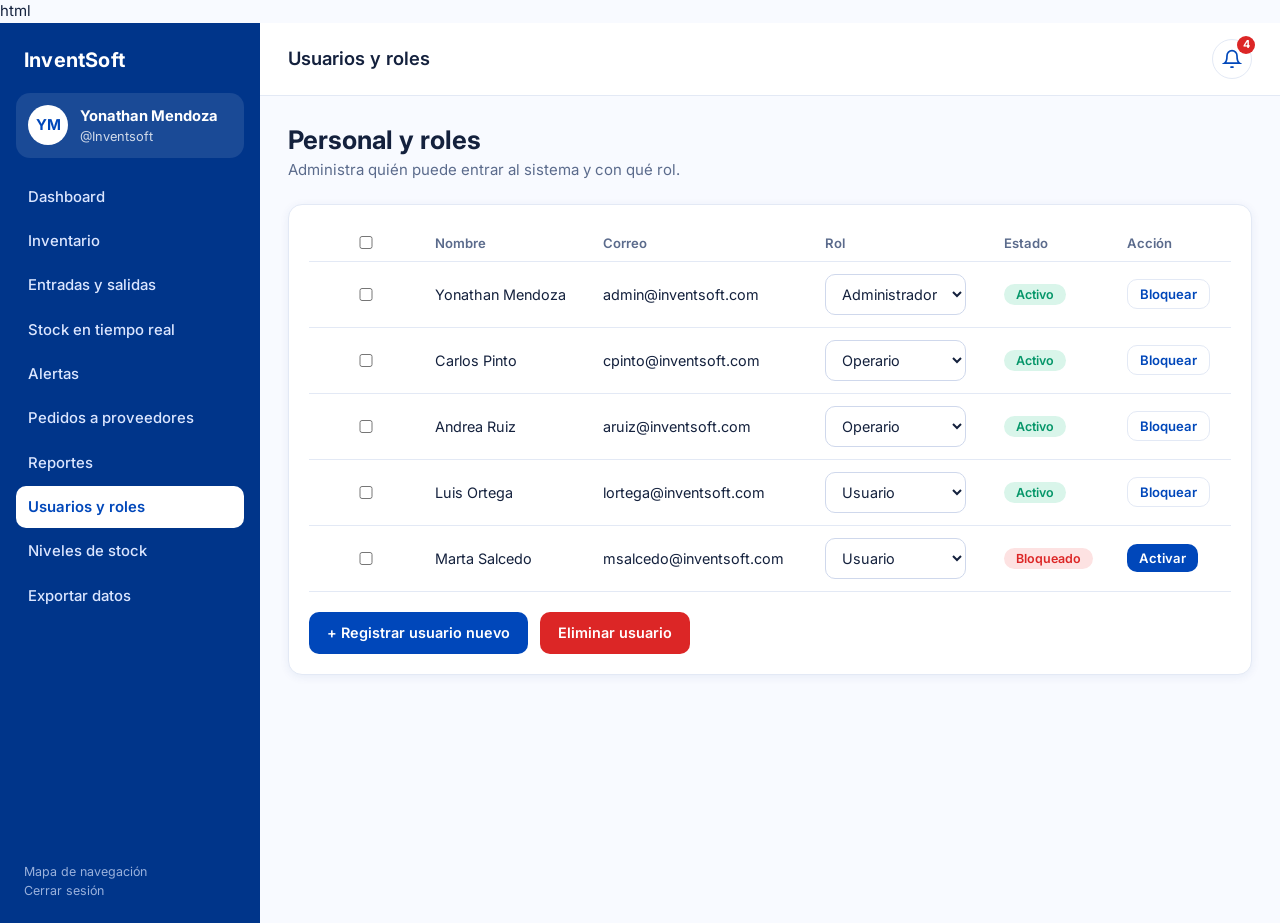
==== inventsoft/usuarios.html @ 0e417359 "primer commit de Inventsoft" ====
html
<!DOCTYPE html>
<html lang="es">

<head>
  <meta charset="UTF-8">
  <meta name="viewport" content="width=device-width, initial-scale=1">
  <title>Usuarios y roles - InventSoft</title>
  <link rel="stylesheet" href="css/styles.css">
</head>

<body data-page="usuarios">
  <div class="app">
    <aside class="sidebar" id="sidebar"></aside>
    <main class="main">
      <header class="topbar" id="topbar" data-title="Usuarios y roles"></header>
      <div class="content">
        <div class="page-head">
          <h1>Personal y roles</h1>
          <p>Administra quién puede entrar al sistema y con qué rol.</p>
        </div>
        <div class="card">
          <div class="table-wrap">
            <table>
              <thead>
                <tr>
                  <th style="width:40px;text-align:center"><input type="checkbox" id="select-all-usr"
                      aria-label="Seleccionar todos"></th>
                  <th>Nombre</th>
                  <th>Correo</th>
                  <th>Rol</th>
                  <th>Estado</th>
                  <th>Acción</th>
                </tr>
              </thead>
              <tbody id="tbl-usr"></tbody>
            </table>
          </div>
          <div class="actions" style="margin-top:20px;display:flex;gap:12px;flex-wrap:wrap"> <button class="btn"
              id="btn-nuevo-usuario" type="button">+ Registrar usuario nuevo</button> <button class="btn danger"
              id="btn-eliminar-usuario" type="button">Eliminar usuario</button> </div>
        </div> <!-- Formulario / Tarjeta para registrar nuevo usuario -->
        <div class="card" id="card-nuevo-usr" style="margin-top:20px;display:none;">
          <div class="card-title">
            <h2>Registrar nuevo usuario</h2> <button class="btn sm ghost" id="btn-cerrar-form-usr"
              type="button">Cancelar</button>
          </div>
          <form class="form" id="form-nuevo-usr">
            <div class="field"><label for="usr-nombre">Nombre completo</label><input id="usr-nombre" type="text"
                placeholder="Ej.: Juan Pérez" required></div>
            <div class="field"><label for="usr-correo">Correo electrónico</label><input id="usr-correo" type="email"
                placeholder="usuario@inventsoft.com" required></div>
            <div class="field"><label for="usr-rol">Rol asignado</label> <select id="usr-rol" required>
                <option value="Administrador">Administrador</option>
                <option value="Operario" selected>Operario</option>
                <option value="Usuario">Usuario</option>
              </select> </div>
            <div class="full"><button class="btn" type="submit">Guardar usuario</button></div>
          </form>
        </div>
      </div>
    </main>
  </div>
  <script src="js/app.js"></script>
</body>

</html>
---- inventsoft/css/styles.css ----
@import url('https://fonts.googleapis.com/css2?family=Inter:wght@400;500;600;700&display=swap');

:root{
--blue:#0047ba;
--blue-d:#00358a;
--blue-l:#e8f0ff;
--bg:#f8faff;
--card:#ffffff;
--ink:#14213d;
--muted:#5b6b8c;
--line:#e3e9f5;
--cyan:#0ea5c6;
--cyan-d:#0b87a3;
--green:#059669;
--green-l:#d9f5ea;
--amber:#b45309;
--amber-l:#fef0d1;
--red:#dc2626;
--red-l:#fde2e2;
--r:14px;
--shadow:0 2px 10px rgba(0,53,138,.07);
}

*{box-sizing:border-box;margin:0;padding:0}
html{scroll-behavior:smooth}

body{
font-family:'Inter',system-ui,-apple-system,'Segoe UI',Arial,sans-serif;
background:var(--bg);
color:var(--ink);
font-size:15px;
line-height:1.5
}

a{color:var(--blue);text-decoration:none}
a:hover{text-decoration:underline}

h1{font-size:1.6rem;font-weight:700;line-height:1.25}
h2{font-size:1.15rem;font-weight:600}
h3{font-size:1rem;font-weight:600}

p.muted,.muted{color:var(--muted)}

:focus-visible{
outline:3px solid var(--cyan);
outline-offset:2px
}

/* Layout de la aplicación */
.app{
display:grid;
grid-template-columns:260px 1fr;
min-height:100vh
}

.sidebar{
background:var(--blue-d);
color:#fff;
padding:22px 16px;
position:sticky;
top:0;
height:100vh;
overflow-y:auto;
display:flex;
flex-direction:column;
gap:18px
}

.brand{
font-size:1.25rem;
font-weight:700;
letter-spacing:.2px;
padding:0 8px
}

.profile{
display:flex;
align-items:center;
gap:12px;
background:rgba(255,255,255,.1);
border-radius:var(--r);
padding:12px
}

.avatar{
width:40px;
height:40px;
border-radius:50%;
background:#fff;
color:var(--blue);
display:grid;
place-items:center;
font-weight:700
}

.profile strong{display:block;font-size:.92rem}
.profile span{font-size:.8rem;opacity:.8}

.nav{
display:flex;
flex-direction:column;
gap:2px
}

.nav a{
color:#dbe6ff;
padding:10px 12px;
border-radius:10px;
font-size:.93rem;
font-weight:500
}

.nav a:hover{
background:rgba(255,255,255,.1);
text-decoration:none
}

.nav a.active{
background:#fff;
color:var(--blue);
font-weight:600
}

.sidebar .foot{
margin-top:auto;
font-size:.78rem;
opacity:.7;
padding:0 8px
}

.main{min-width:0}

.topbar{
display:flex;
align-items:center;
justify-content:space-between;
gap:12px;
padding:16px 28px;
background:#fff;
border-bottom:1px solid var(--line);
position:sticky;
top:0;
z-index:5
}

.topbar .left{
display:flex;
align-items:center;
gap:12px
}

.menu-btn{
display:none;
background:none;
border:1px solid var(--line);
border-radius:10px;
padding:6px 10px;
font-size:1.1rem;
cursor:pointer
}

.bell{
position:relative;
display:grid;
place-items:center;
width:40px;
height:40px;
border-radius:50%;
border:1px solid var(--line);
background:#fff;
color:var(--blue);
cursor:pointer
}

.bell .count{
position:absolute;
top:-4px;
right:-4px;
background:var(--red);
color:#fff;
font-size:.68rem;
font-weight:700;
min-width:18px;
height:18px;
border-radius:9px;
display:grid;
place-items:center;
padding:0 4px
}

.content{
padding:28px;
max-width:1300px
}

.page-head{margin-bottom:22px}
.page-head p{color:var(--muted);margin-top:4px}

/* Tarjetas y rejillas */
.card{
background:var(--card);
border:1px solid var(--line);
border-radius:var(--r);
box-shadow:var(--shadow);
padding:20px
}

.card + .card{margin-top:20px}

.grid{
display:grid;
gap:20px
}

.g2{grid-template-columns:repeat(2,1fr)}
.g3{grid-template-columns:repeat(3,1fr)}
.g4{grid-template-columns:repeat(4,1fr)}

.card-title{
display:flex;
justify-content:space-between;
align-items:center;
gap:10px;
margin-bottom:14px;
flex-wrap:wrap
}

.kpi .label{
color:var(--muted);
font-size:.85rem
}

.kpi .value{
font-size:2rem;
font-weight:700;
color:var(--blue);
line-height:1.2;
margin-top:4px
}

.kpi.warn .value{color:var(--amber)}
.kpi.bad .value{color:var(--red)}
.kpi.good .value{color:var(--green)}

/* Botones */
.btn{
display:inline-block;
border:0;
border-radius:10px;
padding:10px 18px;
font:inherit;
font-weight:600;
font-size:.9rem;
cursor:pointer;
background:var(--blue);
color:#fff;
text-align:center
}

.btn:hover{
filter:brightness(1.08);
text-decoration:none
}

.btn.cyan{background:var(--cyan)}
.btn.ghost{
background:#fff;
color:var(--blue);
border:1px solid var(--line)
}

.btn.danger{background:var(--red)}
.btn.sm{
padding:6px 12px;
font-size:.82rem
}

.actions{
display:flex;
gap:10px;
flex-wrap:wrap
}

/* Formularios */
.form{
display:grid;
grid-template-columns:repeat(2,1fr);
gap:16px
}

.form .full{grid-column:1/-1}

.field label{
display:block;
font-size:.85rem;
font-weight:600;
margin-bottom:6px
}

input,select,textarea{
width:100%;
font:inherit;
padding:10px 12px;
border:1px solid #cfd8ec;
border-radius:10px;
background:#fff;
color:var(--ink)
}

input:focus,select:focus,textarea:focus{
outline:2px solid var(--blue);
border-color:var(--blue)
}

.filters{
display:flex;
gap:12px;
flex-wrap:wrap;
align-items:flex-end;
margin-bottom:16px
}

.filters .field{min-width:150px}
.filters .grow{flex:1;min-width:220px}

.check{
display:flex;
align-items:center;
gap:10px;
padding:12px;
border:1px solid var(--line);
border-radius:10px
}

.check input{width:auto}

/* Tablas */
.table-wrap{overflow-x:auto}

table{
width:100%;
border-collapse:collapse;
font-size:.9rem
}

th{
text-align:left;
color:var(--muted);
font-weight:600;
font-size:.82rem;
padding:10px 12px;
border-bottom:1px solid var(--line);
white-space:nowrap
}

td{
padding:12px;
border-bottom:1px solid var(--line);
vertical-align:middle
}

tbody tr:hover{background:#f3f7ff}
td input{width:90px;padding:6px 8px}

/* Estados */
.badge{
display:inline-block;
padding:3px 12px;
border-radius:999px;
font-size:.78rem;
font-weight:600
}

.badge.ok{
background:var(--green-l);
color:var(--green)
}

.badge.low{
background:var(--amber-l);
color:var(--amber)
}

.badge.out{
background:var(--red-l);
color:var(--red)
}

.badge.in{
background:var(--blue-l);
color:var(--blue)
}

/* Gráficas */
.bars{
display:flex;
align-items:flex-end;
gap:16px;
height:210px;
padding-top:10px;
border-bottom:1px solid var(--line)
}

.bar{
flex:1;
display:flex;
flex-direction:column;
justify-content:flex-end;
align-items:center;
height:100%;
font-size:.75rem;
color:var(--muted);
text-align:center
}

.bar i{
display:block;
width:100%;
max-width:56px;
background:var(--blue);
border-radius:8px 8px 0 0;
min-height:4px
}

.bar b{
color:var(--ink);
margin-bottom:4px
}

.bar-labels{
display:flex;
gap:16px;
margin-top:8px
}

.bar-labels span{
flex:1;
text-align:center;
font-size:.75rem;
color:var(--muted)
}

.donut-wrap{
display:flex;
align-items:center;
gap:24px;
flex-wrap:wrap
}

.donut{
width:170px;
height:170px;
border-radius:50%;
position:relative;
flex:none
}

.donut::after{
content:"";
position:absolute;
inset:34px;
background:#fff;
border-radius:50%
}

.legend{
display:flex;
flex-direction:column;
gap:8px;
font-size:.9rem
}

.legend i{
display:inline-block;
width:12px;
height:12px;
border-radius:50%;
margin-right:8px
}

/* Alertas */
.alert{
border-left:6px solid var(--blue);
display:flex;
justify-content:space-between;
gap:16px;
align-items:center;
flex-wrap:wrap
}

.alert.crit{border-left-color:var(--red)}
.alert.mid{border-left-color:#f59e0b}
.alert.opt{border-left-color:var(--green)}
.alert.risk{
background:var(--red-l);
border-color:#f7b4b4
}

.alert h3{margin-bottom:2px}

/* Semáforo de stock */
.light{
display:flex;
align-items:center;
gap:14px
}

.light .dot{
width:14px;
height:14px;
border-radius:50%
}

.dot.ok{background:var(--green)}
.dot.low{background:#f59e0b}
.dot.out{background:var(--red)}

/* Landing */
.landing-nav{
display:flex;
justify-content:space-between;
align-items:center;
padding:18px 6vw;
background:#fff;
border-bottom:1px solid var(--line)
}

.landing-nav .brand{
color:var(--blue);
padding:0
}

.hero{
background:linear-gradient(135deg,var(--blue-d),var(--blue));
color:#fff;
padding:80px 6vw
}

.hero h1{
font-size:2.6rem;
max-width:720px
}

.hero p{
max-width:600px;
margin:16px 0 28px;
opacity:.9;
font-size:1.1rem
}

.hero .btn{
background:#fff;
color:var(--blue)
}

.hero .btn.cyan{
background:var(--cyan);
color:#fff
}

.section{padding:56px 6vw}
.section h2{
font-size:1.5rem;
margin-bottom:8px
}

.module{
display:flex;
flex-direction:column;
gap:6px
}

.footer{
text-align:center;
color:var(--muted);
padding:28px;
font-size:.85rem
}

/* Login con soporte para logo y marca */
.split{
display:grid;
grid-template-columns:1fr 1fr;
min-height:100vh
}

.split .left{
background:linear-gradient(145deg,var(--blue-d) 0%,var(--blue) 100%);
color:#fff;
padding:60px 6vw;
display:flex;
flex-direction:column;
justify-content:space-between;
gap:24px;
position:relative;
overflow:hidden
}

/* Marca de agua / Fondo sutil en la zona azul */
.login-bg-watermark{
position:absolute;
right:-40px;
bottom:-40px;
width:320px;
height:320px;
opacity:0.12;
pointer-events:none;
z-index:1;
display:flex;
align-items:center;
justify-content:center
}

.login-bg-watermark img{
width:100%;
height:100%;
object-fit:contain
}

/* Elementos superiores de marca en el login */
.login-brand-side > *{
position:relative;
z-index:2
}

.brand-logo-wrap{
display:inline-flex;
align-items:center;
gap:12px;
background:rgba(253, 251, 251, 0.1);
padding:8px 16px;
border-radius:999px;
backdrop-filter:blur(6px);
border:1px solid rgba(255,255,255,0.15)
}

.brand-logo-img{
height:34px;
max-width:120px;
object-fit:contain;
display:block
}

.brand-logo-wrap.no-img .brand-logo-img{
display:none
}

.brand-logo-wrap .brand-text{
font-size:1.2rem;
font-weight:700;
letter-spacing:.3px;
color:#fff
}

.login-brand-content h1{
font-size:2.2rem;
margin-bottom:8px;
line-height:1.2
}

.login-brand-content p{
font-size:1.05rem;
opacity:0.9;
line-height:1.5;
max-width:440px
}

.demo{
background:rgba(255,255,255,.12);
border-radius:var(--r);
padding:16px;
font-size:.92rem
}

.demo code{
background:rgba(255,255,255,.18);
padding:2px 8px;
border-radius:6px
}

.split .right{
display:flex;
align-items:center;
justify-content:center;
padding:40px
}

.login-box{
width:100%;
max-width:400px;
display:flex;
flex-direction:column;
gap:16px
}

.error{
color:var(--red);
font-size:.88rem;
min-height:1.2em
}

/* Mapa de navegación */
.flow{
display:flex;
flex-direction:column;
align-items:center;
gap:10px
}

.node{
background:#fff;
border:2px solid var(--blue);
border-radius:12px;
padding:10px 18px;
font-weight:600;
color:var(--blue);
min-width:170px;
text-align:center
}

.node small{
display:block;
color:var(--muted);
font-weight:400;
font-size:.75rem
}

.arrow{
color:var(--muted);
font-size:1.3rem;
line-height:1
}

.flow-row{
display:flex;
gap:12px;
flex-wrap:wrap;
justify-content:center
}

ol.steps{
padding-left:20px;
display:flex;
flex-direction:column;
gap:8px
}

/* Aviso */
.toast{
position:fixed;
right:20px;
bottom:20px;
background:var(--ink);
color:#fff;
padding:12px 18px;
border-radius:12px;
box-shadow:0 6px 20px rgba(0,0,0,.25);
z-index:50;
font-size:.9rem;
max-width:340px
}

/* Responsive */
@media (max-width:1000px){
.g4{grid-template-columns:repeat(2,1fr)}
.g3{grid-template-columns:1fr 1fr}
}

@media (max-width:820px){
.app{grid-template-columns:1fr}

.sidebar{
position:fixed;
left:-280px;
width:260px;
z-index:20;
transition:left .2s
}

.sidebar.open{left:0}

.menu-btn{display:block}

.topbar,.content{
padding-left:16px;
padding-right:16px
}

.g2,.g3,.g4,.form,.split{
grid-template-columns:1fr
}

.split .left{
padding:40px 6vw
}

.hero h1{font-size:1.9rem}
}

@media print{
.sidebar,.topbar,.actions,.filters,.btn,.toast{
display:none!important
}

.app{display:block}
.card{box-shadow:none}
}

@media (prefers-reduced-motion:reduce){
*{
transition:none!important;
scroll-behavior:auto!important
}
}
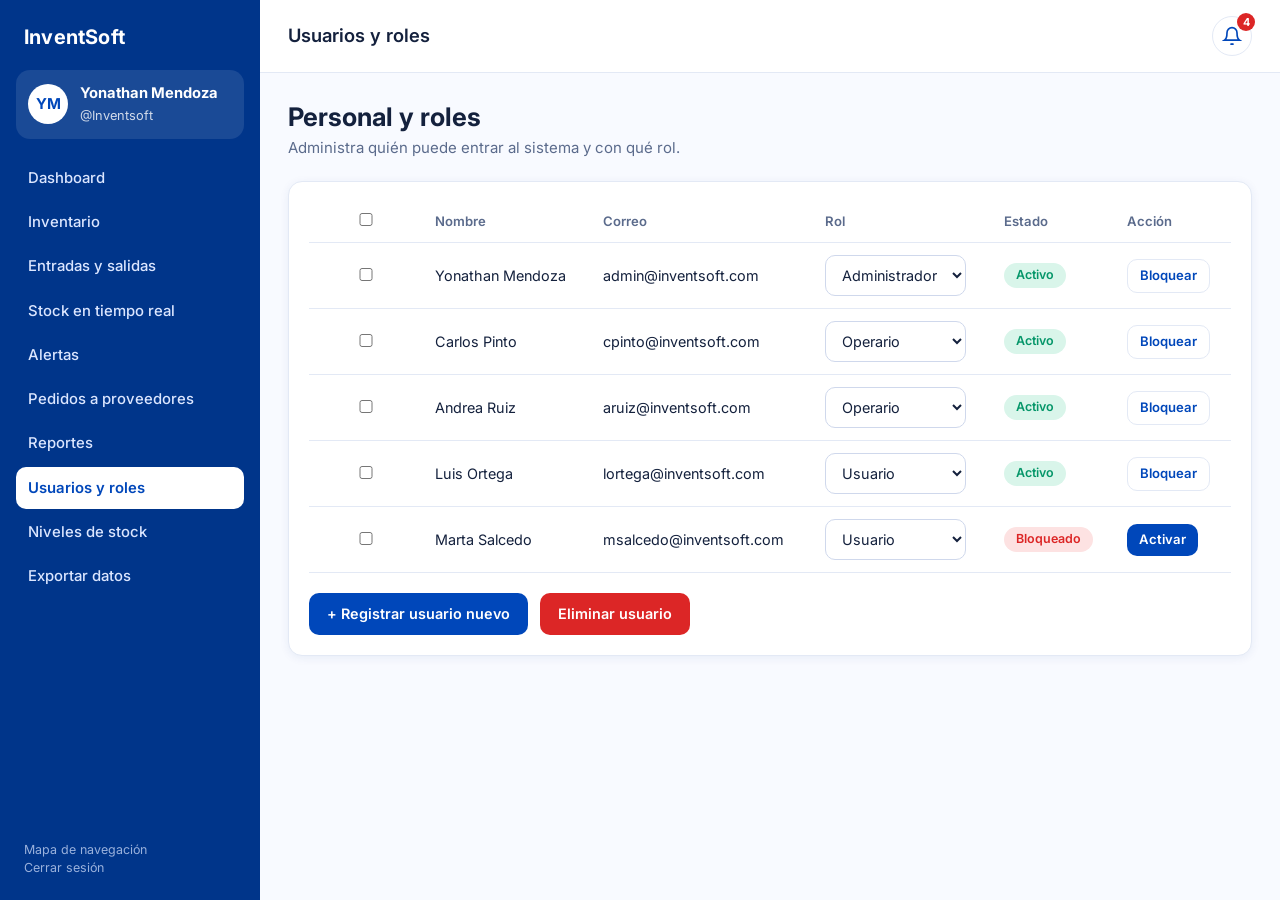
==== commit 0fdff98c: "modificacion logo" ====
--- a/inventsoft/usuarios.html
+++ b/inventsoft/usuarios.html
@@ -1,4 +1,3 @@
-html
 <!DOCTYPE html>
 <html lang="es">
 
--- a/inventsoft/css/styles.css
+++ b/inventsoft/css/styles.css
@@ -599,11 +599,12 @@
 /* Marca de agua / Fondo sutil en la zona azul */
 .login-bg-watermark{
 position:absolute;
-right:-40px;
-bottom:-40px;
-width:320px;
-height:320px;
-opacity:0.12;
+right: 50px;
+bottom: -50px;
+width: 500px;
+height: 600px;
+opacity: 1;
+drop-shadow: 0 0 20px rgb(243, 4, 4); 
 pointer-events:none;
 z-index:1;
 display:flex;
